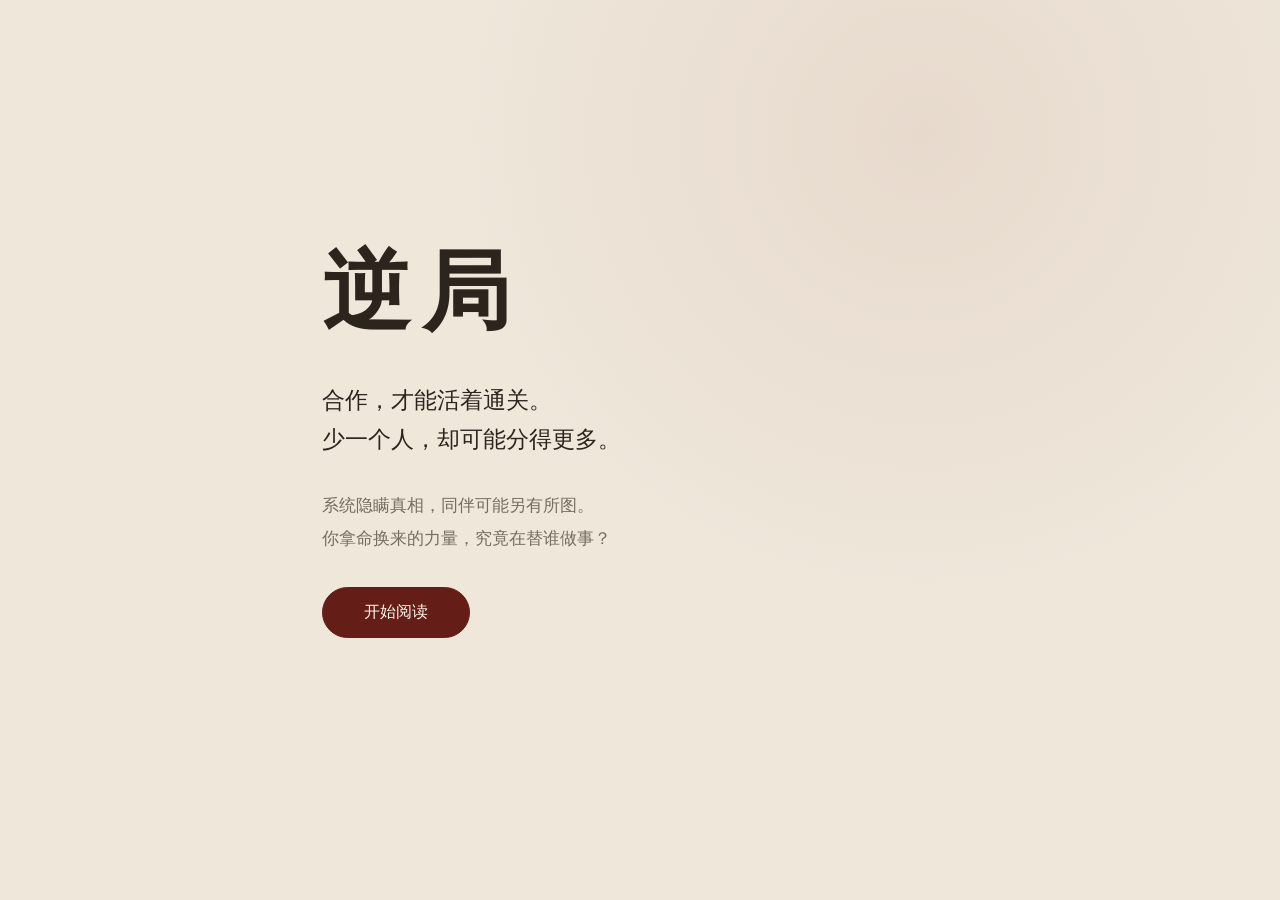
==== niju/index.html @ 102dd583 "Repair Niju continuity, choices, local history and reward payoffs" ====
<!doctype html>
<html lang="zh-CN" data-theme="paper">
  <head>
    <meta charset="UTF-8" />
    <meta name="viewport" content="width=device-width, initial-scale=1.0" />
    <meta name="description" content="《逆局》：被强制带离原生世界的人，在灾难中争取力量。合作与竞争共存，同行者可能另领一份报酬。" />
    <meta name="theme-color" content="#17130f" />
    <title>逆局｜门后的世界</title>
    <link rel="stylesheet" href="./styles.css?v=continuity-20261106" />
  </head>
  <body class="cover-mode">
    <div class="top-progress" aria-hidden="true"><span id="readProgress"></span></div>

    <header class="topbar">
      <button class="icon-button mobile-only" id="menuButton" type="button" aria-label="打开目录" aria-expanded="false">目录</button>
      <a class="brand" href="#cover" aria-label="返回封面">
        <span class="brand-mark">逆</span>
        <span>
          <strong>逆局</strong>
          <small>现实开篇至首关完成</small>
        </span>
      </a>
      <div class="toolbar" aria-label="阅读设置">
        <button class="icon-button" id="fontDown" type="button" aria-label="减小字号">字−</button>
        <button class="icon-button" id="fontUp" type="button" aria-label="增大字号">字＋</button>
        <button class="icon-button" id="themeButton" type="button" aria-label="切换阅读主题">夜读</button>
      </div>
    </header>

    <div class="layout">
      <aside class="sidebar" id="sidebar" aria-label="章节目录">
        <div class="sidebar-head">
          <p class="eyebrow">第一卷 · 门后的世界</p>
          <h2>章节目录</h2>
          <label class="search-box">
            <span class="sr-only">搜索章节</span>
            <input id="chapterSearch" type="search" placeholder="搜索章名" autocomplete="off" />
          </label>
        </div>
        <nav id="chapterList"></nav>
        <div class="sidebar-note">
          <span>阅读设置</span>
          <p>从现实开篇，写到首关完成。阅读进度与字号设置保存在当前浏览器。</p>
        </div>
      </aside>

      <button class="overlay" id="overlay" type="button" aria-label="关闭目录"></button>

      <main class="reader" id="reader">
        <section class="hero" id="hero" aria-label="逆局简介">
          <h1>逆局</h1>
          <div class="book-intro">
            <p class="intro-hook">合作，才能活着通关。<br />少一个人，却可能分得更多。</p>
            <p>系统隐瞒真相，同伴可能另有所图。<br />你拿命换来的力量，究竟在替谁做事？</p>
          </div>
          <button class="start-button" id="startReading" type="button">开始阅读</button>
        </section>

        <article class="chapter" id="chapter" hidden>
          <header class="chapter-head">
            <p class="chapter-kicker" id="chapterKicker"></p>
            <h1 id="chapterTitle"></h1>
            <div class="chapter-meta">
              <span id="chapterCount"></span>
              <span>正文草稿</span>
            </div>
          </header>
          <div class="chapter-body" id="chapterBody"></div>
          <footer class="chapter-footer">
            <button id="prevChapter" type="button">← 上一章</button>
            <button id="backToTop" type="button">回到章首</button>
            <button id="nextChapter" type="button">下一章 →</button>
          </footer>
          <div class="end-mark" aria-hidden="true">逆局 · 回声疗养院</div>
        </article>
      </main>
    </div>

    <div class="toast" id="toast" role="status" aria-live="polite"></div>
    <script type="module" src="./app.js?v=continuity-20261106"></script>
  </body>
</html>
---- niju/styles.css ----
:root {
  --reader-size: 19px;
  --bg: #eee7da;
  --paper: #f7f1e6;
  --paper-deep: #e8dfcf;
  --ink: #2b251e;
  --muted: #776d60;
  --line: rgba(74, 56, 37, 0.15);
  --accent: #8e3026;
  --accent-strong: #641d17;
  --shadow: 0 18px 55px rgba(57, 41, 23, 0.12);
  color-scheme: light;
}

[data-theme="night"] {
  --bg: #12100e;
  --paper: #191613;
  --paper-deep: #211c18;
  --ink: #ddd3c3;
  --muted: #998f81;
  --line: rgba(235, 220, 196, 0.11);
  --accent: #c65c4e;
  --accent-strong: #e68172;
  --shadow: 0 18px 55px rgba(0, 0, 0, 0.4);
  color-scheme: dark;
}

* { box-sizing: border-box; }

html { scroll-behavior: smooth; }

body {
  margin: 0;
  min-width: 320px;
  background:
    radial-gradient(circle at 72% 15%, rgba(142, 48, 38, 0.07), transparent 30rem),
    var(--bg);
  color: var(--ink);
  font-family: "Songti SC", "STSong", "Noto Serif SC", Georgia, serif;
  transition: background-color 180ms ease, color 180ms ease;
}

button, input { font: inherit; }
button { color: inherit; }

.sr-only {
  position: absolute;
  width: 1px;
  height: 1px;
  padding: 0;
  margin: -1px;
  overflow: hidden;
  clip: rect(0, 0, 0, 0);
  white-space: nowrap;
  border: 0;
}

.top-progress {
  position: fixed;
  inset: 0 0 auto;
  height: 3px;
  z-index: 100;
  background: transparent;
}

.top-progress span {
  display: block;
  width: 0;
  height: 100%;
  background: var(--accent);
  transition: width 80ms linear;
}

.topbar {
  position: sticky;
  top: 0;
  z-index: 40;
  height: 68px;
  display: flex;
  align-items: center;
  justify-content: space-between;
  gap: 20px;
  padding: 0 28px;
  background: color-mix(in srgb, var(--paper) 92%, transparent);
  border-bottom: 1px solid var(--line);
  backdrop-filter: blur(14px);
}

.brand {
  min-width: 0;
  display: flex;
  align-items: center;
  gap: 11px;
  color: var(--ink);
  text-decoration: none;
}

.brand-mark {
  width: 36px;
  height: 36px;
  display: grid;
  place-items: center;
  flex: 0 0 auto;
  border: 1px solid var(--accent);
  color: var(--accent);
  font-weight: 700;
  transform: rotate(-4deg);
}

.brand strong,
.brand small { display: block; }
.brand strong { font-size: 15px; letter-spacing: 0.04em; }
.brand small { margin-top: 3px; color: var(--muted); font-size: 11px; }

.toolbar { display: flex; gap: 8px; }

.icon-button,
.chapter-footer button,
.start-button {
  border: 1px solid var(--line);
  background: var(--paper);
  border-radius: 999px;
  cursor: pointer;
  transition: border-color 150ms ease, color 150ms ease, transform 150ms ease;
}

.icon-button {
  min-width: 48px;
  height: 34px;
  padding: 0 12px;
  font-family: system-ui, sans-serif;
  font-size: 12px;
}

.icon-button:hover,
.chapter-footer button:hover:not(:disabled),
.start-button:hover {
  color: var(--accent-strong);
  border-color: var(--accent);
  transform: translateY(-1px);
}

.layout {
  min-height: calc(100vh - 68px);
  display: grid;
  grid-template-columns: 280px minmax(0, 1fr);
}

.sidebar {
  position: sticky;
  top: 68px;
  height: calc(100vh - 68px);
  overflow: auto;
  padding: 32px 24px 40px;
  background: color-mix(in srgb, var(--paper-deep) 72%, transparent);
  border-right: 1px solid var(--line);
}

.eyebrow {
  margin: 0 0 9px;
  color: var(--accent);
  font-family: system-ui, sans-serif;
  font-size: 11px;
  font-weight: 700;
  letter-spacing: 0.2em;
  text-transform: uppercase;
}

.sidebar h2 { margin: 0 0 20px; font-size: 23px; font-weight: 600; }

.search-box input {
  width: 100%;
  height: 38px;
  padding: 0 13px;
  color: var(--ink);
  background: var(--paper);
  border: 1px solid var(--line);
  border-radius: 8px;
  outline: none;
}

.search-box input:focus { border-color: var(--accent); }

#chapterList { margin: 22px -8px 0; }

#chapterList a {
  display: grid;
  grid-template-columns: 34px minmax(0, 1fr);
  align-items: baseline;
  gap: 4px;
  padding: 10px 9px;
  border-radius: 7px;
  color: var(--muted);
  text-decoration: none;
}

#chapterList a:hover { color: var(--ink); background: color-mix(in srgb, var(--paper) 75%, transparent); }
#chapterList a.active { color: var(--accent-strong); background: var(--paper); }
#chapterList span { font-family: system-ui, sans-serif; font-size: 10px; opacity: 0.65; }
#chapterList strong { overflow: hidden; font-size: 14px; font-weight: 500; text-overflow: ellipsis; white-space: nowrap; }

.sidebar-note {
  margin-top: 30px;
  padding-top: 18px;
  border-top: 1px solid var(--line);
  color: var(--muted);
  font-size: 12px;
  line-height: 1.7;
}

.sidebar-note span { color: var(--ink); font-weight: 700; }
.sidebar-note p { margin: 7px 0 0; }

.reader {
  width: 100%;
  max-width: 980px;
  min-height: calc(100vh - 68px);
  margin: 0 auto;
  padding: 76px 72px 110px;
}

.hero {
  position: relative;
  min-height: 620px;
  padding: clamp(36px, 8vw, 92px);
  overflow: hidden;
  background: var(--paper);
  border: 1px solid var(--line);
  box-shadow: var(--shadow);
}

.hero::after {
  content: "逆";
  position: absolute;
  right: -0.08em;
  bottom: -0.31em;
  color: var(--accent);
  font-size: clamp(250px, 40vw, 480px);
  line-height: 1;
  opacity: 0.045;
  pointer-events: none;
}

.hero h1 {
  position: relative;
  z-index: 1;
  max-width: 720px;
  margin: 38px 0 28px;
  font-size: clamp(46px, 7vw, 86px);
  font-weight: 650;
  line-height: 1.13;
  letter-spacing: -0.04em;
}

.lede {
  position: relative;
  z-index: 1;
  max-width: 600px;
  margin: 0;
  color: var(--muted);
  font-size: 18px;
  line-height: 2;
}

.premise {
  position: relative;
  z-index: 1;
  display: flex;
  align-items: center;
  max-width: 510px;
  margin-top: 52px;
  color: var(--accent-strong);
  font-size: 13px;
}

.premise i { height: 1px; flex: 1; margin: 0 12px; background: var(--line); }

.start-button {
  position: relative;
  z-index: 1;
  margin-top: 42px;
  padding: 13px 22px;
  color: #fff7ea;
  background: var(--accent-strong);
  border-color: var(--accent-strong);
}

.chapter { max-width: 720px; margin: 0 auto; }

.chapter-head {
  margin-bottom: 58px;
  padding-bottom: 28px;
  border-bottom: 1px solid var(--line);
}

.chapter-kicker {
  margin: 0 0 14px;
  color: var(--accent);
  font-family: system-ui, sans-serif;
  font-size: 11px;
  font-weight: 700;
  letter-spacing: 0.18em;
}

.chapter-head h1 { margin: 0; font-size: clamp(34px, 6vw, 55px); font-weight: 600; line-height: 1.25; }

.chapter-meta {
  display: flex;
  gap: 12px;
  margin-top: 18px;
  color: var(--muted);
  font-family: system-ui, sans-serif;
  font-size: 11px;
}

.chapter-meta span + span::before { content: "·"; margin-right: 12px; }

.chapter-body {
  font-size: var(--reader-size);
  line-height: 2.08;
  letter-spacing: 0.045em;
}

.chapter-body p { margin: 0 0 1.36em; text-align: justify; }

.chapter-body p:first-child::first-letter {
  float: left;
  margin: 0.08em 0.16em 0 0;
  color: var(--accent-strong);
  font-size: 3.2em;
  line-height: 0.85;
}

.chapter-footer {
  display: grid;
  grid-template-columns: 1fr auto 1fr;
  gap: 10px;
  margin-top: 70px;
  padding-top: 25px;
  border-top: 1px solid var(--line);
}

.chapter-footer button { min-height: 42px; padding: 0 16px; }
.chapter-footer button:last-child { justify-self: stretch; }
.chapter-footer button:disabled { cursor: not-allowed; opacity: 0.35; }

.end-mark {
  margin-top: 70px;
  color: var(--muted);
  text-align: center;
  font-size: 12px;
  letter-spacing: 0.4em;
}

.overlay { display: none; }
.mobile-only { display: none; }

.toast {
  position: fixed;
  left: 50%;
  bottom: 28px;
  z-index: 80;
  padding: 10px 16px;
  color: var(--paper);
  background: var(--ink);
  border-radius: 999px;
  font-family: system-ui, sans-serif;
  font-size: 12px;
  opacity: 0;
  pointer-events: none;
  transform: translate(-50%, 12px);
  transition: opacity 160ms ease, transform 160ms ease;
}

.toast.show { opacity: 1; transform: translate(-50%, 0); }
.error { color: var(--accent-strong); font-size: 18px; }

@media (max-width: 820px) {
  .topbar { height: 60px; padding: 0 14px; gap: 10px; }
  .brand-mark { display: none; }
  .brand strong { max-width: 40vw; overflow: hidden; text-overflow: ellipsis; white-space: nowrap; }
  .brand small { display: none; }
  .toolbar { gap: 4px; }
  .icon-button { min-width: 43px; height: 32px; padding: 0 9px; }
  .mobile-only { display: inline-block; }
  .layout { display: block; }
  .sidebar {
    position: fixed;
    inset: 60px auto 0 0;
    z-index: 60;
    width: min(86vw, 330px);
    height: auto;
    transform: translateX(-103%);
    transition: transform 220ms ease;
  }
  .menu-open .sidebar { transform: translateX(0); }
  .overlay {
    position: fixed;
    inset: 60px 0 0;
    z-index: 50;
    width: 100%;
    height: calc(100vh - 60px);
    padding: 0;
    background: rgba(0, 0, 0, 0.42);
    border: 0;
    opacity: 0;
    pointer-events: none;
    transition: opacity 220ms ease;
  }
  .menu-open .overlay { display: block; opacity: 1; pointer-events: auto; }
  .reader { padding: 28px 22px 76px; }
  .hero { min-height: calc(100vh - 116px); padding: 38px 28px; }
  .hero h1 { margin-top: 26px; }
  .premise { margin-top: 38px; }
  .chapter { max-width: 660px; }
  .chapter-head { margin-bottom: 42px; }
  .chapter-body { line-height: 2; letter-spacing: 0.025em; }
  .chapter-body p { text-align: left; }
  .chapter-footer { grid-template-columns: 1fr 1fr; }
  .chapter-footer #backToTop { display: none; }
}

@media (prefers-reduced-motion: reduce) {
  *, *::before, *::after { scroll-behavior: auto !important; transition: none !important; }
}

[hidden] { display: none !important; }
#resumeReading { margin-left: 10px; }

/* Text-only book cover, followed by the existing reader. */
.hero::after { content: none; }
.hero { min-height: auto; padding: 48px 0; background: none; border: 0; box-shadow: none; overflow: visible; }
.hero h1 { margin: 0 0 38px; font-size: clamp(62px, 11vw, 88px); line-height: 1.15; letter-spacing: .14em; font-weight: 600; }
.book-intro { max-width: 34em; font-size: 17px; line-height: 1.95; color: var(--muted); }
.book-intro p { margin: 0 0 22px; }
.book-intro .intro-hook { color: var(--ink); font-size: 23px; line-height: 1.7; margin-bottom: 30px; }
.book-intro .intro-question { color: var(--ink); margin-top: 30px; }
.hero .start-button { margin-top: 10px; min-width: 148px; padding: 14px 28px; }
.cover-mode .topbar, .cover-mode .sidebar, .cover-mode .top-progress, .cover-mode .toast, .cover-mode .overlay { display: none; }
.cover-mode .layout { display: block; }
.cover-mode .reader { max-width: 720px; min-height: 100vh; display: flex; align-items: center; padding: 40px 42px 60px; }
@media (max-width: 600px) {
  .cover-mode .reader { padding: 30px 28px 48px; align-items: flex-start; }
  .hero { padding: 18px 0; }
  .hero h1 { margin-bottom: 30px; }
  .book-intro { font-size: 16px; line-height: 1.95; }
  .book-intro .intro-hook { font-size: 21px; margin-bottom: 24px; }
}

.chapter-body .scene-break {
  width: 3em;
  margin: 2.2em auto;
  border: 0;
  border-top: 1px solid currentColor;
  opacity: .28;
}
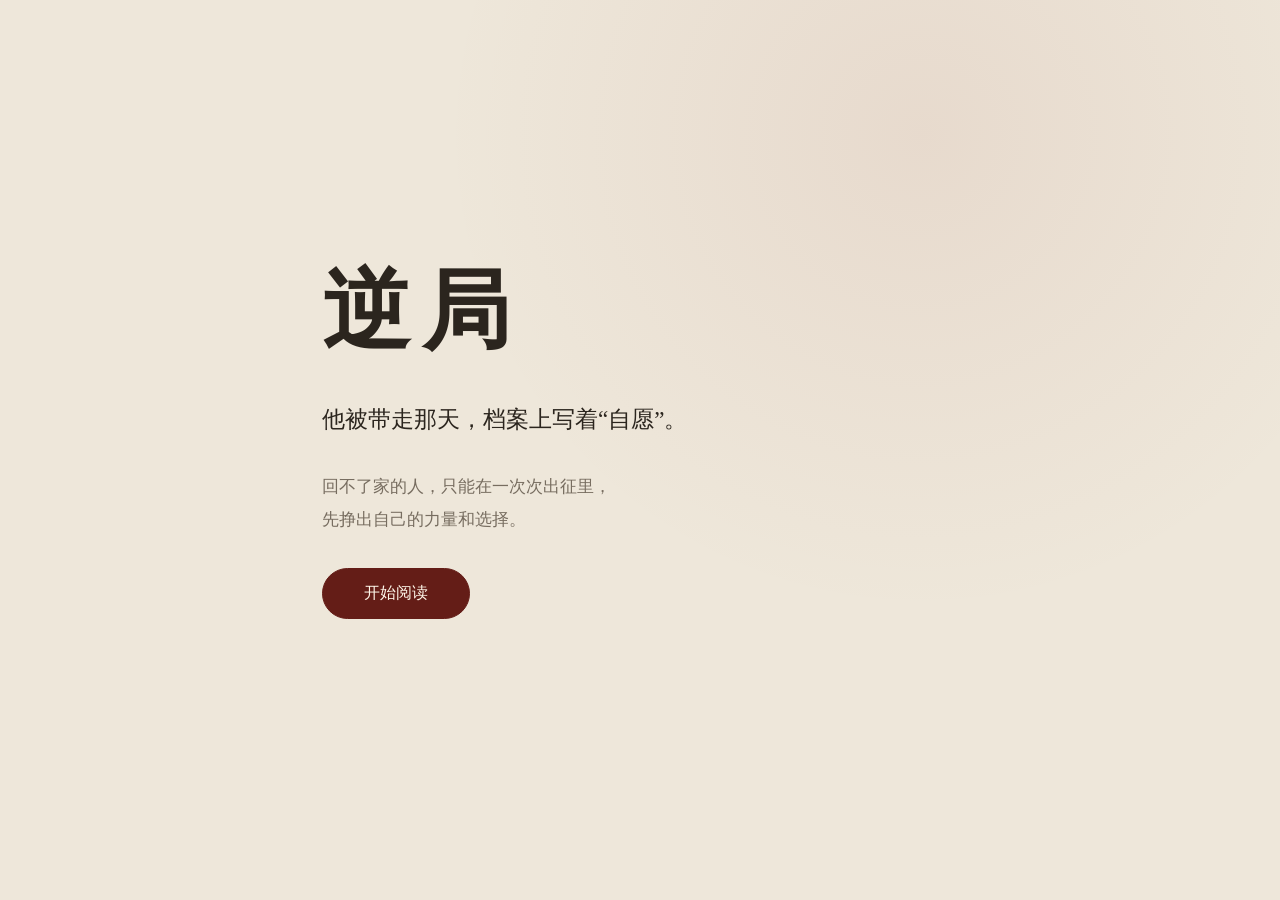
==== commit 36e3552a: "Rename Niju first volume to 被记为自愿" ====
--- a/niju/index.html
+++ b/niju/index.html
@@ -5,8 +5,8 @@
     <meta name="viewport" content="width=device-width, initial-scale=1.0" />
     <meta name="description" content="《逆局》：被强制带离原生世界的人，在灾难中争取力量。合作与竞争共存，同行者可能另领一份报酬。" />
     <meta name="theme-color" content="#17130f" />
-    <title>逆局｜门后的世界</title>
-    <link rel="stylesheet" href="./styles.css?v=continuity-20261106" />
+    <title>逆局｜被记为自愿</title>
+    <link rel="stylesheet" href="./styles.css?v=consent-20261107" />
   </head>
   <body class="cover-mode">
     <div class="top-progress" aria-hidden="true"><span id="readProgress"></span></div>
@@ -17,7 +17,7 @@
         <span class="brand-mark">逆</span>
         <span>
           <strong>逆局</strong>
-          <small>现实开篇至首关完成</small>
+          <small>第一卷 · 被记为自愿</small>
         </span>
       </a>
       <div class="toolbar" aria-label="阅读设置">
@@ -30,7 +30,7 @@
     <div class="layout">
       <aside class="sidebar" id="sidebar" aria-label="章节目录">
         <div class="sidebar-head">
-          <p class="eyebrow">第一卷 · 门后的世界</p>
+          <p class="eyebrow">第一卷 · 被记为自愿</p>
           <h2>章节目录</h2>
           <label class="search-box">
             <span class="sr-only">搜索章节</span>
@@ -50,8 +50,8 @@
         <section class="hero" id="hero" aria-label="逆局简介">
           <h1>逆局</h1>
           <div class="book-intro">
-            <p class="intro-hook">合作，才能活着通关。<br />少一个人，却可能分得更多。</p>
-            <p>系统隐瞒真相，同伴可能另有所图。<br />你拿命换来的力量，究竟在替谁做事？</p>
+            <p class="intro-hook">他被带走那天，档案上写着“自愿”。</p>
+            <p>回不了家的人，只能在一次次出征里，<br />先挣出自己的力量和选择。</p>
           </div>
           <button class="start-button" id="startReading" type="button">开始阅读</button>
         </section>
@@ -77,6 +77,6 @@
     </div>
 
     <div class="toast" id="toast" role="status" aria-live="polite"></div>
-    <script type="module" src="./app.js?v=continuity-20261106"></script>
+    <script type="module" src="./app.js?v=consent-20261107"></script>
   </body>
 </html>
